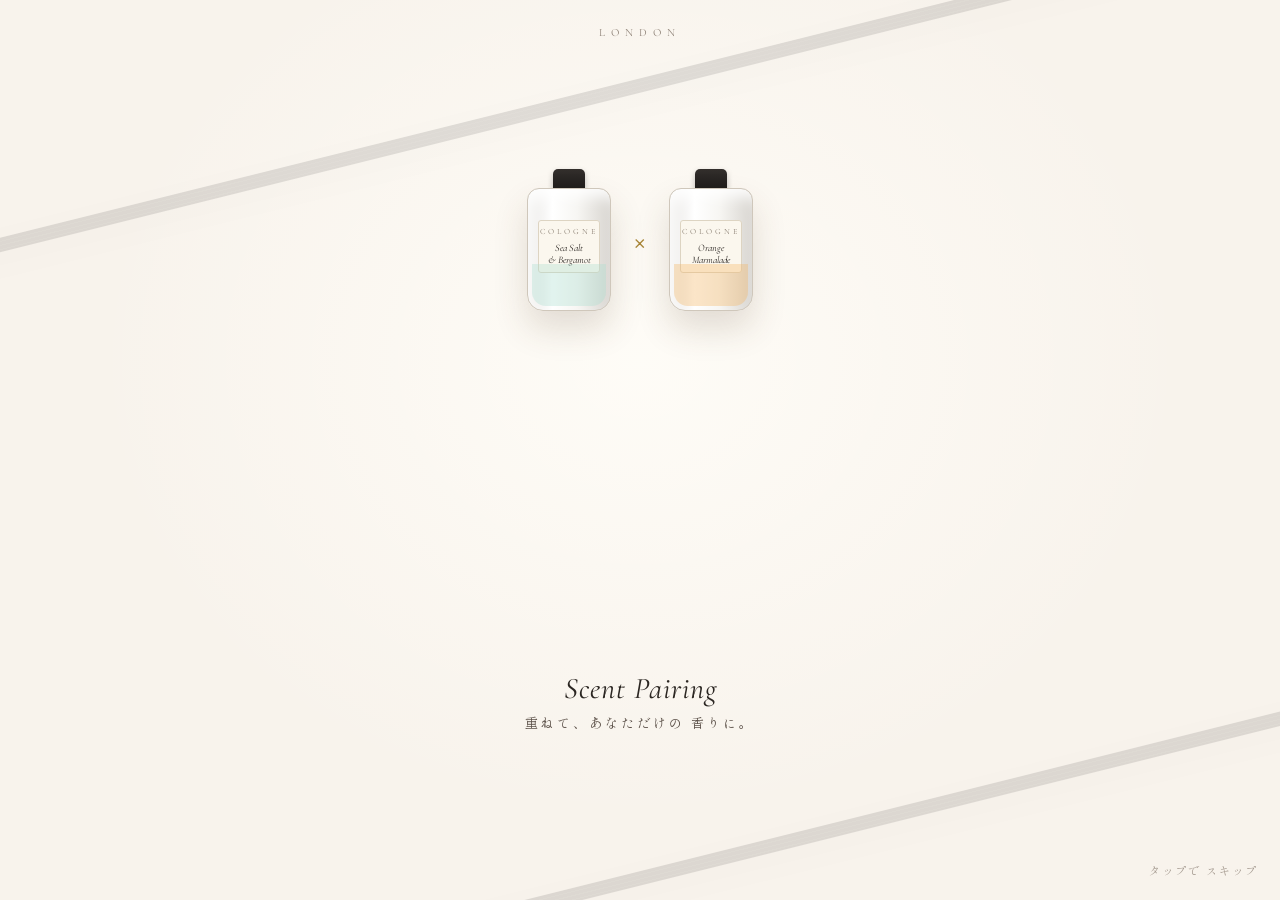
==== index.html @ 74b9de7b "feat: Gift Tower v0.3.4 — ジョー マローン ロンドン展示会用 積み上げゲーム 30秒でギフトを積み上げるアーケード。物理の重心判定、Perfect/Great/Good、バラ" ====
<!DOCTYPE html>
<html lang="ja">
<head>
<meta charset="utf-8">
<meta name="viewport" content="width=device-width,initial-scale=1,viewport-fit=cover,user-scalable=no,maximum-scale=1">
<title>Gift Tower</title>
<meta name="description" content="降りてくるギフトを30秒で積み上げる。ぴったり重なるとPerfect。こぼれたら、おしまい。">
<meta name="color-scheme" content="light">
<meta name="theme-color" content="#f8f3ec">
<meta name="mobile-web-app-capable" content="yes">
<meta name="apple-mobile-web-app-capable" content="yes">
<meta name="apple-mobile-web-app-status-bar-style" content="default">
<meta name="apple-mobile-web-app-title" content="Gift Tower">
<link rel="preconnect" href="https://fonts.googleapis.com">
<link rel="stylesheet" href="https://fonts.googleapis.com/css2?family=Cormorant+Garamond:ital,wght@0,400;0,500;0,600;1,400;1,500&family=Shippori+Mincho:wght@400;500;600;700&display=swap">
<link rel="stylesheet" href="./styles.css?v=0.3.0">
</head>
<body class="is-title">

<div id="app">
  <canvas id="bg" aria-hidden="true"></canvas>
  <div id="glow" aria-hidden="true"></div>

  <!-- 上部: 積んだ数・ブランド・残り時間 -->
  <header id="top">
    <div class="stat left"><b id="countNum">0</b><span>積んだ数</span></div>
    <div class="center"><div class="brandline" id="brandline">GIFT TOWER</div><div class="itemName" id="itemName"></div></div>
    <div class="stat right"><b id="timeNum">30</b><span>のこり秒</span></div>
  </header>

  <!-- 舞台 -->
  <main id="stage" aria-label="タップして落とす">
    <div id="world">
      <div id="base"><div class="tray"></div><div class="tag">for you</div></div>
      <div id="items"></div>
      <div id="topBow"><i></i><i></i><b></b></div>
    </div>
    <div id="guide"><i id="guideLine"></i><b id="guideShadow"></b></div>
    <div id="crane">
      <div id="ribbonLine"></div>
      <div id="hanging"></div>
    </div>
    <div id="perfectMeter"><i></i></div>
    <div id="whisper" aria-live="polite"><div id="whisperMain"></div><div id="whisperSub"></div></div>
    <div id="tapHint">タップで 落とす</div>
  </main>

  <!-- 下部: 残り時間の線と一言 -->
  <footer id="foot">
    <div class="balance" id="balance"><span class="bl">BALANCE</span><div class="track"><i class="lim l"></i><i class="lim r"></i><i class="mid"></i><b id="balanceDot"></b></div><span class="bl" id="balanceText">安定</span></div>
    <div class="time"><i id="timeFill"></i></div>
    <div class="note" id="footNote">ぴったり重ねると Perfect。重心が外れると こぼれる。</div>
  </footer>

  <!-- オープニング（6秒） -->
  <section id="ad" aria-label="オープニング">
    <div class="adRibbon"></div>
    <div class="adRibbon two"></div>
    <div class="adEyebrow"><span id="adBrandTop">LONDON</span></div>
    <div class="adScene scentScene" id="adScent">
      <div class="adBloom"><div class="wash"></div><svg viewBox="0 0 80 80" id="adBloomIcon"></svg></div>
      <div class="adBottle"><div class="cap"></div><div class="glass"><div class="label"><span class="small">COLOGNE</span><span class="name" id="adScentName">Sea Salt &amp; Bergamot</span></div><div class="liq" id="adLiq"></div></div><div class="shadow"></div></div>
      <div class="adCaption" id="adScentJa">海の塩と ベルガモット</div>
    </div>
    <div class="adScene pairScene" id="adPair">
      <div class="adBottle small a"><div class="cap"></div><div class="glass"><div class="label"><span class="small">COLOGNE</span><span class="name">Sea Salt<br>&amp; Bergamot</span></div><div class="liq" style="background:#a9dccf"></div></div></div>
      <div class="adX">×</div>
      <div class="adBottle small b"><div class="cap"></div><div class="glass"><div class="label"><span class="small">COLOGNE</span><span class="name">Orange<br>Marmalade</span></div><div class="liq" style="background:#f4b563"></div></div></div>
      <div class="adCaption pairCap"><span class="en">Scent Pairing</span><span class="ja">重ねて、あなただけの 香りに。</span></div>
    </div>
    <div class="adScene giftScene" id="adGift">
      <div class="adGiftBox"><div class="g gift"><span class="bow"><i></i></span></div></div>
      <div class="adBrand" id="adBrand">JO MALONE LONDON</div>
      <div class="adTag">a gift, for you</div>
    </div>
    <div class="adSkip" id="adSkip">タップで スキップ</div>
  </section>

  <!-- タイトル -->
  <section id="title">
    <div class="titleInner">
      <div class="eyebrow" id="titleBrand">SCENT PAIRING SALON</div>
      <h1><span class="en">Gift<br>Tower</span><span class="ja">ギフトを 積み上げて</span></h1>
      <p class="lead">リボンに 吊られて 降りてくる ギフトを、<br>30秒で どこまで 積み上げられるか。</p>
      <div class="howto">
        <div><b>1</b><span>揺れる ギフトを <em>タップで 落とす</em></span></div>
        <div><b>2</b><span>影の位置に 落ちる。中心が 合えば <em>Perfect</em></span></div>
        <div><b>3</b><span>重心が 台から 外れると <em>こぼれる</em>。バランス計を 見て</span></div>
      </div>
      <button id="startBtn" class="cta">はじめる</button>
      <div id="titleRank" class="rankBox paper"></div>
      <div class="foot">景品は どなたにも。高く 積むほど 素敵な ものを。</div>
    </div>
  </section>

  <!-- 結果 -->
  <section id="result">
    <div class="card paper">
      <div class="cardTop">
        <div class="eyebrow" id="rKicker">RESULT</div>
        <div class="stampRank" id="rBadge">S</div>
      </div>
      <div class="bigCount"><b id="rCount">0</b><span>個 積み上げた</span></div>
      <div class="rTitle" id="rTitle"></div>
      <div class="cardStats" id="rStats"></div><div class="cardTiers" id="rTiers"></div>
      <div class="cardDivider"></div>
      <div class="prize"><span class="eyebrow">PRIZE</span><b id="rPrize"></b><small>この画面を スタッフに お見せください</small></div>
      <div class="rankBox" id="resultRank"></div>
      <div class="cardBtns">
        <button id="againBtn" class="cta">もう一度</button>
        <button id="nextBtn" class="ghost">次の方へ</button>
      </div>
    </div>
  </section>
</div>

<script src="./game.js?v=0.3.0"></script>
</body>
</html>
---- styles.css ----
/* ============================================================
   Gift Tower — クリームの箱、黒いグログラン、少しの金、花びら。
   ============================================================ */
:root {
  --cream: #f8f3ec;
  --cream2: #f1e9dc;
  --paper: #fffdf8;
  --line: rgba(60, 40, 30, 0.1);
  --ink: #2b2622;
  --ink2: #5a4f47;
  --muted: #8f8378;
  --rose: #d69aa8;
  --rose2: #b8677a;
  --gold: #c9a961;
  --gold2: #a88536;
  --black: #1c1a19;
  --shadow: 0 14px 34px rgba(90, 60, 40, 0.12);
  --sat: env(safe-area-inset-top, 0px);
  --sab: env(safe-area-inset-bottom, 0px);
  --display: "Cormorant Garamond", "Times New Roman", Georgia, serif;
  --serif: "Shippori Mincho", "Hiragino Mincho ProN", "Yu Mincho", serif;
}

* { box-sizing: border-box; }
html, body { margin: 0; padding: 0; height: 100%; }
body {
  font-family: var(--serif);
  color: var(--ink);
  background: var(--cream);
  overflow: hidden;
  -webkit-user-select: none; user-select: none;
  -webkit-touch-callout: none;
  -webkit-text-size-adjust: 100%;
  touch-action: manipulation;
}
button { font-family: inherit; color: inherit; }
.eyebrow { font-family: var(--display); font-size: 11px; letter-spacing: 4px; color: var(--gold2); font-weight: 600; }
.paper { background: var(--paper); border: 1px solid var(--line); box-shadow: var(--shadow); }

#app {
  position: relative; width: 100%;
  height: 100vh; height: 100dvh;
  max-width: 560px; margin: 0 auto;
  display: grid; grid-template-rows: auto 1fr auto;
  padding: calc(var(--sat) + 12px) 0 calc(var(--sab) + 12px);
  overflow: hidden;
}
#bg { position: fixed; inset: 0; width: 100%; height: 100%; z-index: 0; pointer-events: none; }
#glow {
  position: fixed; inset: 0; z-index: 30; pointer-events: none; opacity: 0;
  background: radial-gradient(circle at 50% 55%, rgba(255,250,240,0.95) 0%, rgba(255,250,240,0.5) 35%, rgba(255,250,240,0) 70%);
}
#glow.on { animation: glow 0.8s ease-out; }
@keyframes glow { 0% { opacity: 0; } 25% { opacity: 1; } 100% { opacity: 0; } }

/* ---------------- 上部 ---------------- */
#top { position: relative; z-index: 2; display: grid; grid-template-columns: 1fr auto 1fr; align-items: center; padding: 0 20px; min-height: 48px; }
#top .center { display: flex; flex-direction: column; align-items: center; gap: 4px; max-width: 200px; }
.itemName { font-family: var(--serif); font-size: 10px; letter-spacing: 0.5px; color: var(--ink2); text-align: center; line-height: 1.3; min-height: 13px; }
.brandline { font-family: var(--display); font-size: 11px; letter-spacing: 3.5px; padding: 0 10px; color: var(--ink2); text-align: center; font-weight: 500; }
.stat { display: flex; flex-direction: column; line-height: 1; }
.stat.right { align-items: flex-end; }
.stat b { font-family: var(--display); font-size: 30px; font-weight: 500; color: var(--ink); font-variant-numeric: tabular-nums; }
.stat span { font-size: 10px; letter-spacing: 2px; color: var(--muted); margin-top: 3px; }
.stat b.pop { animation: statPop 0.35s; }
@keyframes statPop { 0% { transform: scale(1); } 40% { transform: scale(1.25); color: var(--gold2); } 100% { transform: scale(1); } }
.stat b.hurry { color: var(--rose2); }

/* ---------------- 舞台 ---------------- */
#stage { position: relative; z-index: 2; overflow: hidden; min-height: 0; cursor: pointer; }
#world { position: absolute; left: 0; right: 0; bottom: 0; top: 0; transition: transform 0.45s cubic-bezier(.3,.7,.3,1); transform-origin: 50% 100%; }
#world.sway { animation: sway 1.6s ease-in-out infinite alternate; }
@keyframes sway { from { rotate: -0.6deg; } to { rotate: 0.6deg; } }
#world.topple { transition: transform 1.1s cubic-bezier(.5,0,.9,.6); }

#base { position: absolute; left: 50%; bottom: 18px; transform: translateX(-50%); width: 200px; height: 34px; }
#base .tray {
  position: absolute; inset: 0;
  border-radius: 40px 40px 10px 10px / 18px 18px 10px 10px;
  background: linear-gradient(180deg, #fffdf8, #ece4d4);
  border: 1px solid #d9cfbd;
  box-shadow: inset 0 1px 0 #fff, 0 12px 26px rgba(90,60,40,0.14);
}
#base .tray::after { content: ""; position: absolute; left: 50%; top: 0; bottom: 0; width: 14px; transform: translateX(-50%); background: repeating-linear-gradient(180deg, #1c1a19 0 3px, #2f2c2a 3px 4px); opacity: 0.9; border-radius: 0 0 6px 6px; }
#base .tag { position: absolute; right: 12px; top: 8px; font-family: var(--display); font-style: italic; font-size: 10px; letter-spacing: 1px; color: var(--gold2); background: #fbf7ee; border: 1px solid var(--gold); padding: 1px 6px; border-radius: 2px; }

#items { position: absolute; inset: 0; }
.item { position: absolute; left: 0; top: 0; will-change: transform; }
.item.land { animation: land 0.35s cubic-bezier(.2,.8,.3,1.2); }
@keyframes land { 0% { transform: translate(var(--x), var(--y)) scale(1.04, 0.92); } 100% { transform: translate(var(--x), var(--y)) scale(1, 1); } }
.item.slide { transition: transform 0.95s cubic-bezier(.5,0,.9,.5), opacity 0.9s; opacity: 0; }
.item.perfectRing::after { content: ""; position: absolute; inset: -6px; border-radius: 8px; border: 2px solid var(--gold); animation: ring 0.9s ease-out forwards; pointer-events: none; }
.item.greatRing::after { content: ""; position: absolute; inset: -4px; border-radius: 6px; border: 1px solid rgba(168,133,54,0.6); animation: ring 0.7s ease-out forwards; pointer-events: none; }
@keyframes ring { 0% { opacity: 1; transform: scale(0.9); } 100% { opacity: 0; transform: scale(1.35); } }

/* 商品の見た目（クリーム・黒・金） */
.g { position: absolute; inset: 0; }
.g.box { border-radius: 4px; background: linear-gradient(180deg, #fffdf8 0%, #f4ede0 100%); border: 1px solid #d9cfbd; box-shadow: inset 0 1px 0 #fff, 0 6px 14px rgba(90,60,40,0.14); }
.g.box::before { content: ""; position: absolute; top: 0; bottom: 0; left: 50%; width: 22%; transform: translateX(-50%); background: repeating-linear-gradient(180deg, #1c1a19 0 3px, #2f2c2a 3px 4px); }
.g.box.wide::after { content: ""; position: absolute; left: 0; right: 0; top: 46%; height: 16%; background: repeating-linear-gradient(90deg, #1c1a19 0 3px, #2f2c2a 3px 4px); }
.g.box .tint { position: absolute; left: 3px; right: 3px; bottom: 3px; height: 22%; border-radius: 0 0 3px 3px; opacity: 0.35; }
.g.box.intense { background: linear-gradient(180deg, #3a3634, #1c1a19); border-color: #111; }
.g.box.intense::before { background: repeating-linear-gradient(180deg, #f3ecdd 0 3px, #e4dac6 3px 4px); }
.g.box.intense .lbl { color: #d9cfbd; }
.g.tube { border-radius: 6px 16px 16px 6px / 6px 50% 50% 6px; background: linear-gradient(180deg, #fffdf8, #ede5d6); border: 1px solid #d9cfbd; box-shadow: inset 0 1px 0 #fff, 0 6px 14px rgba(90,60,40,0.14); }
.g.tube::before { content: ""; position: absolute; left: 0; top: 18%; bottom: 18%; width: 14%; border-radius: 3px 0 0 3px; background: linear-gradient(#302d2b, #1c1a19); }
.g.tube .lbl { position: absolute; left: 24%; right: 8%; top: 22%; bottom: 22%; font-family: var(--display); font-size: 6.5px; letter-spacing: 0.5px; color: #7a6f63; display: flex; align-items: center; justify-content: center; white-space: nowrap; }
.g.pump { border-radius: 8px 8px 10px 10px; background: linear-gradient(90deg, #e4e6e6 0%, #ffffff 35%, #f4f5f4 65%, #d3d6d5 100%); border: 1px solid #cfc7bb; box-shadow: 0 6px 14px rgba(90,60,40,0.14); }
.g.pump::before { content: ""; position: absolute; left: 34%; width: 14%; top: -14px; height: 18px; background: linear-gradient(#302d2b, #1c1a19); border-radius: 2px 2px 0 0; }
.g.pump::after { content: ""; position: absolute; left: 34%; width: 44%; top: -14px; height: 5px; background: #1c1a19; border-radius: 2px; }
.g.pump .lbl { position: absolute; left: 14%; right: 14%; top: 30%; bottom: 18%; background: #fbf7ee; border: 1px solid #d9cfbd; border-radius: 2px; font-family: var(--display); font-size: 6.5px; letter-spacing: 0.5px; color: #7a6f63; display: flex; align-items: center; justify-content: center; text-align: center; }
.g.pump .liq { position: absolute; left: 3px; right: 3px; bottom: 3px; height: 42%; border-radius: 0 0 8px 8px; opacity: 0.4; }
.g.box .lbl { position: absolute; left: 4px; bottom: 4px; max-width: 37%; overflow: hidden; white-space: nowrap; font-family: var(--display); font-size: 7px; letter-spacing: 0.5px; color: #7a6f63; }
.g.candle { border-radius: 6px 6px 10px 10px; background: linear-gradient(90deg, #e9e4dc 0%, #fbf9f5 30%, #f3efe8 60%, #d9d3c9 100%); border: 1px solid #cfc7bb; box-shadow: inset 0 0 0 1px rgba(255,255,255,0.6), 0 6px 14px rgba(90,60,40,0.14); }
.g.candle::before { content: ""; position: absolute; left: -1px; right: -1px; top: 0; height: 22%; border-radius: 6px 6px 2px 2px; background: linear-gradient(#302d2b, #1c1a19); }
.g.candle .lbl { position: absolute; left: 14%; right: 14%; top: 36%; bottom: 14%; background: #fbf7ee; border: 1px solid #d9cfbd; border-radius: 2px; font-family: var(--display); font-size: 7px; letter-spacing: 1px; color: #7a6f63; display: flex; align-items: center; justify-content: center; text-align: center; }
.g.jar { border-radius: 12px 12px 14px 14px; background: linear-gradient(90deg, #f0ebe2, #fffdf8 40%, #f6f1e8 70%, #e4ded3); border: 1px solid #d9cfbd; box-shadow: 0 6px 14px rgba(90,60,40,0.14); }
.g.jar::before { content: ""; position: absolute; left: -1px; right: -1px; top: 0; height: 34%; border-radius: 12px 12px 2px 2px; background: linear-gradient(#302d2b, #1c1a19); }
.g.jar .lbl { position: absolute; left: 20%; right: 20%; top: 48%; bottom: 14%; background: #fbf7ee; border: 1px solid #d9cfbd; border-radius: 2px; font-family: var(--display); font-size: 7px; letter-spacing: 1px; color: #7a6f63; display: flex; align-items: center; justify-content: center; }
.g.bottle { border-radius: 8px 8px 10px 10px; background: linear-gradient(90deg, #e4e6e6 0%, #ffffff 35%, #f4f5f4 65%, #d3d6d5 100%); border: 1px solid #cfc7bb; box-shadow: 0 6px 14px rgba(90,60,40,0.14); }
.g.bottle::before { content: ""; position: absolute; left: 30%; right: 30%; top: -10px; height: 14px; border-radius: 3px 3px 1px 1px; background: linear-gradient(#302d2b, #1c1a19); }
.g.bottle .lbl { position: absolute; left: 16%; right: 16%; top: 30%; bottom: 16%; background: #fbf7ee; border: 1px solid #d9cfbd; border-radius: 2px; font-family: var(--display); font-size: 7px; letter-spacing: 1px; color: #7a6f63; display: flex; align-items: center; justify-content: center; text-align: center; }
.g.bottle .liq { position: absolute; left: 3px; right: 3px; bottom: 3px; height: 40%; border-radius: 0 0 8px 8px; opacity: 0.4; }
.g.gift { border-radius: 4px; background: linear-gradient(180deg, #fffdf8, #f2ebdd); border: 1px solid #d9cfbd; box-shadow: inset 0 1px 0 #fff, 0 8px 18px rgba(90,60,40,0.16); }
.g.gift::before { content: ""; position: absolute; top: 0; bottom: 0; left: 50%; width: 16%; transform: translateX(-50%); background: repeating-linear-gradient(180deg, #1c1a19 0 3px, #2f2c2a 3px 4px); }
.g.gift::after { content: ""; position: absolute; left: 0; right: 0; top: 42%; height: 18%; background: repeating-linear-gradient(90deg, #1c1a19 0 3px, #2f2c2a 3px 4px); }
.g.gift .bow { position: absolute; left: 50%; top: -12px; width: 40px; height: 22px; transform: translateX(-50%); }
.g.gift .bow::before, .g.gift .bow::after { content: ""; position: absolute; top: 4px; width: 17px; height: 14px; border-radius: 50% 50% 50% 50% / 60% 60% 40% 40%; background: #1c1a19; }
.g.gift .bow::before { left: 1px; transform: rotate(-20deg); }
.g.gift .bow::after { right: 1px; transform: rotate(20deg); }
.g.gift .bow i { position: absolute; left: 50%; top: 7px; width: 7px; height: 7px; transform: translateX(-50%); border-radius: 50%; background: #33302d; }

#topBow { position: absolute; left: 0; top: 0; width: 60px; height: 34px; transform: translate(-50%, -50%) scale(0); transition: transform 0.6s cubic-bezier(.2,.9,.3,1.4); pointer-events: none; }
#topBow.on { transform: translate(-50%, -50%) scale(1); }
#topBow i { position: absolute; top: 6px; width: 26px; height: 20px; border-radius: 50% 50% 50% 50% / 60% 60% 40% 40%; background: #1c1a19; }
#topBow i:first-child { left: 2px; transform: rotate(-22deg); }
#topBow i:nth-child(2) { right: 2px; transform: rotate(22deg); }
#topBow b { position: absolute; left: 50%; top: 10px; width: 10px; height: 10px; transform: translateX(-50%); border-radius: 50%; background: #33302d; }

/* 着地ガイド */
#guide { position: absolute; left: 0; top: 0; width: 0; height: 0; pointer-events: none; will-change: transform; }
#guide.off { display: none; }
#guideLine { position: absolute; left: -0.5px; top: 0; width: 1px; height: var(--len); background: repeating-linear-gradient(180deg, rgba(168,133,54,0.55) 0 4px, transparent 4px 9px); }
#guideShadow { position: absolute; left: 50%; top: var(--len); width: var(--w); height: 10px; transform: translate(-50%, -5px); border-radius: 50%; background: radial-gradient(ellipse at center, rgba(90,60,40,0.22), rgba(90,60,40,0) 70%); }
#guideShadow.tight { background: radial-gradient(ellipse at center, rgba(201,169,97,0.55), rgba(201,169,97,0) 70%); }

/* クレーン（吊りリボン） */
#crane { position: absolute; left: 0; top: 0; width: 0; height: 0; pointer-events: none; will-change: transform; }
#ribbonLine { position: absolute; left: -5px; top: -400px; width: 10px; height: 400px; background: repeating-linear-gradient(180deg, #1c1a19 0 3px, #2f2c2a 3px 4px); box-shadow: 0 0 0 1px rgba(255,255,255,0.6); }
#hanging { position: absolute; left: 0; top: 0; transform: translate(-50%, 0); }
#crane.dropped #ribbonLine { animation: recoil 0.5s ease-out; }
@keyframes recoil { 0% { transform: scaleY(1); } 40% { transform: scaleY(0.92); } 100% { transform: scaleY(1); } }
#crane.hidden { opacity: 0; }

#perfectMeter { position: absolute; left: 50%; bottom: 8px; width: 60px; height: 3px; transform: translateX(-50%); background: rgba(0,0,0,0.06); border-radius: 2px; overflow: hidden; opacity: 0; }
#tapHint { position: absolute; left: 0; right: 0; bottom: 66px; text-align: center; font-size: 12px; letter-spacing: 3px; color: var(--muted); animation: hint 1.4s ease-in-out infinite alternate; pointer-events: none; }
@keyframes hint { from { opacity: 0.4; } to { opacity: 1; } }
#tapHint.off { display: none; }

#whisper { position: absolute; left: 0; right: 0; top: 34%; z-index: 25; text-align: center; pointer-events: none; padding: 0 24px; }
#whisperMain { font-family: var(--display); font-style: italic; font-size: clamp(30px, 9vw, 44px); font-weight: 500; letter-spacing: 2px; color: var(--gold2); text-shadow: 0 0 16px var(--cream), 0 0 32px var(--cream); opacity: 0; }
#whisperMain.ja { font-family: var(--serif); font-style: normal; font-size: clamp(22px, 6.5vw, 30px); font-weight: 600; letter-spacing: 4px; color: var(--ink); }
#whisperSub { margin-top: 6px; font-family: var(--serif); font-size: 13px; letter-spacing: 2px; color: var(--ink2); text-shadow: 0 0 12px var(--cream), 0 0 24px var(--cream); opacity: 0; }
#whisper.on #whisperMain { animation: whisper 1.4s ease-out forwards; }
#whisper.on #whisperSub { animation: whisper 1.4s 0.08s ease-out forwards; }
#whisper.hold #whisperMain, #whisper.hold #whisperSub { animation-fill-mode: forwards; }
@keyframes whisper { 0% { opacity: 0; transform: translateY(8px) scale(0.96); } 18% { opacity: 1; transform: translateY(0) scale(1); } 75% { opacity: 1; } 100% { opacity: 0; transform: translateY(-6px); } }
#whisper.rose #whisperMain { color: var(--rose2); }

/* ---------------- 下部 ---------------- */
#foot { position: relative; z-index: 2; padding: 6px 20px 0; display: flex; flex-direction: column; gap: 8px; }
.balance { display: flex; align-items: center; gap: 10px; }
.balance .bl { font-family: var(--display); font-size: 10px; letter-spacing: 2.5px; color: var(--muted); white-space: nowrap; min-width: 44px; }
.balance .bl:last-child { text-align: right; font-family: var(--serif); letter-spacing: 1px; }
.balance .track { position: relative; flex: 1; height: 14px; }
.balance .track::before { content: ""; position: absolute; left: 0; right: 0; top: 50%; height: 1px; background: rgba(0,0,0,0.1); }
.balance .lim { position: absolute; top: 2px; bottom: 2px; width: 1px; background: rgba(184,103,122,0.5); }
.balance .lim.l { left: 8%; } .balance .lim.r { right: 8%; }
.balance .mid { position: absolute; left: 50%; top: 0; bottom: 0; width: 1px; background: rgba(168,133,54,0.6); }
.balance b { position: absolute; top: 50%; left: 50%; width: 9px; height: 9px; border-radius: 50%; transform: translate(-50%, -50%); background: var(--gold); box-shadow: 0 0 0 2px #fff, 0 2px 6px rgba(0,0,0,0.15); transition: left 0.35s cubic-bezier(.3,.7,.3,1), background 0.3s; }
.balance b.warn { background: var(--rose2); }
.balance.hot .bl:last-child { color: var(--rose2); }
#foot .time { height: 3px; background: rgba(0,0,0,0.07); border-radius: 2px; overflow: hidden; }
#foot .time i { display: block; height: 100%; width: 100%; background: linear-gradient(90deg, var(--gold), var(--rose)); transform-origin: left; }
#foot .note { text-align: center; font-size: 12px; letter-spacing: 1.5px; color: var(--muted); min-height: 16px; }

/* ---------------- タイトル・結果 ---------------- */
#title, #result { position: fixed; inset: 0; z-index: 40; display: none; align-items: center; justify-content: center; padding: calc(var(--sat) + 20px) 22px calc(var(--sab) + 20px); overflow-y: auto; }
body.is-title #title { display: flex; }
body.is-result #result { display: flex; }
body.is-title #stage, body.is-title #top, body.is-title #foot { visibility: hidden; }

.titleInner { width: 100%; max-width: 380px; text-align: center; }
h1 { margin: 14px 0 12px; display: flex; flex-direction: column; align-items: center; gap: 8px; }
h1 .en { font-family: var(--display); font-size: clamp(60px, 17vw, 84px); font-weight: 400; font-style: italic; line-height: 0.92; letter-spacing: 1px; color: var(--ink); text-wrap: balance; }
h1 .ja { font-size: 14px; letter-spacing: 6px; color: var(--gold2); font-weight: 600; margin-left: 6px; }
.lead { font-size: 15px; line-height: 1.9; color: var(--ink2); margin: 10px 0 18px; letter-spacing: 0.5px; }
.howto { display: flex; flex-direction: column; gap: 6px; margin: 0 auto 20px; max-width: 320px; }
.howto div { display: flex; align-items: center; gap: 12px; padding: 9px 14px; background: rgba(255,253,248,0.8); border: 1px solid var(--line); font-size: 14px; font-weight: 600; text-align: left; }
.howto b { width: 24px; height: 24px; border-radius: 50%; flex: 0 0 auto; display: flex; align-items: center; justify-content: center; font-family: var(--display); font-size: 14px; font-weight: 600; background: var(--black); color: var(--cream); }
.howto em { font-style: normal; color: var(--rose2); }
.cta {
  width: 100%; max-width: 320px; min-height: 56px; border: 0; border-radius: 2px;
  font-size: 16px; font-weight: 600; letter-spacing: 4px; color: var(--cream);
  background: var(--black); box-shadow: 0 12px 26px rgba(0,0,0,0.2);
  animation: ctaPulse 2.2s ease-in-out infinite; cursor: pointer;
}
.cta:active { transform: scale(0.98); }
@keyframes ctaPulse { 0%, 100% { transform: scale(1); } 50% { transform: scale(1.015); } }
.ghost { min-height: 46px; border: 1px solid rgba(0,0,0,0.3); border-radius: 2px; background: transparent; font-size: 13px; font-weight: 600; letter-spacing: 3px; color: var(--ink2); padding: 0 22px; cursor: pointer; }
.foot { margin-top: 16px; font-size: 11px; color: var(--muted); letter-spacing: 1px; }

.rankBox { margin: 14px auto 0; max-width: 320px; padding: 10px 14px; font-size: 13px; text-align: left; }
.rankBox:empty { display: none; }
.rankBox .rh { font-family: var(--display); font-size: 10px; font-weight: 600; letter-spacing: 3px; color: var(--gold2); margin-bottom: 6px; }
.rankBox .row { display: flex; justify-content: space-between; padding: 3px 0; font-weight: 600; font-variant-numeric: tabular-nums; }
.rankBox .row.me { color: var(--rose2); }
.rankBox .row span:first-child { color: var(--muted); font-family: var(--display); }

.card { width: 100%; max-width: 400px; padding: 20px 20px 18px; text-align: center; position: relative;
  background: linear-gradient(var(--paper), var(--paper)) padding-box, linear-gradient(135deg, var(--gold), var(--rose), var(--gold)) border-box; border: 1.5px solid transparent; }
.card::before { content: ""; position: absolute; inset: 6px; border: 1px solid rgba(201,169,97,0.35); pointer-events: none; }
.cardTop { display: flex; align-items: center; justify-content: center; gap: 12px; }
.stampRank { width: 34px; height: 34px; border-radius: 50%; display: flex; align-items: center; justify-content: center; font-family: var(--display); font-size: 20px; font-weight: 600; color: var(--cream); background: var(--gold2); box-shadow: 0 0 0 3px #fff, 0 0 0 4px var(--gold); }
.stampRank.A { background: var(--black); box-shadow: 0 0 0 3px #fff, 0 0 0 4px var(--black); }
.stampRank.C { background: #b8ae9d; box-shadow: 0 0 0 3px #fff, 0 0 0 4px #b8ae9d; }
.bigCount { margin: 10px 0 4px; display: flex; align-items: baseline; justify-content: center; gap: 8px; }
.bigCount b { font-family: var(--display); font-size: 72px; font-weight: 500; line-height: 1; color: var(--ink); font-variant-numeric: tabular-nums; }
.bigCount span { font-size: 13px; letter-spacing: 2px; color: var(--ink2); }
.rTitle { font-size: 20px; font-weight: 700; letter-spacing: 3px; color: var(--ink); margin-top: 6px; }
.cardStats { margin-top: 10px; display: flex; justify-content: center; gap: 18px; font-size: 12px; color: var(--muted); letter-spacing: 1px; }
.cardStats b { color: var(--ink); font-family: var(--display); font-size: 18px; font-weight: 600; }
.cardTiers { margin-top: 8px; display: flex; justify-content: center; gap: 14px; font-family: var(--display); font-size: 12px; letter-spacing: 1.5px; color: var(--muted); }
.cardTiers b { color: var(--gold2); font-weight: 600; }
.cardDivider { height: 1px; margin: 14px 10px 10px; background: linear-gradient(90deg, transparent, var(--gold), transparent); }
.prize { display: flex; flex-direction: column; gap: 3px; align-items: center; }
.prize b { font-size: 18px; font-weight: 700; color: var(--rose2); letter-spacing: 2px; }
.prize small { font-size: 11px; color: var(--ink2); letter-spacing: 1px; }
.cardBtns { margin-top: 16px; display: flex; flex-direction: column; gap: 10px; align-items: center; }

@media (prefers-reduced-motion: reduce) {
  *, *::before, *::after { animation-duration: 0.01ms !important; animation-iteration-count: 1 !important; transition-duration: 0.01ms !important; }
}

/* ---------------- オープニング ---------------- */
#ad { position: fixed; inset: 0; z-index: 60; display: none; overflow: hidden; background: var(--cream); cursor: pointer; }
body.is-ad #ad { display: block; }
body.is-ad #title { display: none; }
#ad.out { animation: adOut 0.6s ease forwards; }
@keyframes adOut { to { opacity: 0; } }
#ad::before { content: ""; position: absolute; inset: 0; background: radial-gradient(ellipse at 50% 40%, rgba(255,253,248,0.9), rgba(248,243,236,0) 60%); }
.adRibbon { position: absolute; left: -10%; top: 30%; width: 130%; height: 14px; transform: rotate(-14deg) scaleX(0); transform-origin: left center; background: repeating-linear-gradient(180deg, #1c1a19 0 3px, #2f2c2a 3px 4px); box-shadow: 0 8px 20px rgba(0,0,0,0.12); transition: transform 1.3s cubic-bezier(.6,0,.2,1); }
.adRibbon.two { top: 72%; transform: rotate(-14deg) scaleX(0); transform-origin: right center; transition-delay: 0.15s; }
#ad.s1 .adRibbon { transform: rotate(-14deg) scaleX(1); }
#ad.s2 .adRibbon { opacity: 0.12; transition: transform 1.3s, opacity 0.8s; }
.adEyebrow { position: absolute; left: 0; right: 0; top: calc(var(--sat) + 26px); text-align: center; font-family: var(--display); font-size: 11px; letter-spacing: 6px; color: var(--muted); opacity: 0; transition: opacity 0.8s; }
#ad.s1 .adEyebrow { opacity: 1; }
.adScene { position: absolute; inset: 0; display: flex; flex-direction: column; align-items: center; justify-content: center; gap: 18px; opacity: 0; pointer-events: none; transition: opacity 0.7s ease; }
.adScene.on { opacity: 1; }
.adScene.off { opacity: 0; transition: opacity 0.5s ease; }

.adBloom { position: absolute; width: 260px; height: 260px; display: flex; align-items: center; justify-content: center; transform: translateY(-40px) scale(0.7); opacity: 0; transition: opacity 0.9s, transform 1.4s cubic-bezier(.2,.8,.3,1); }
.scentScene.on .adBloom { opacity: 1; transform: translateY(-40px) scale(1); }
.adBloom .wash { position: absolute; inset: 0; border-radius: 50%; background: radial-gradient(circle at 45% 40%, #fff 0%, var(--c) 45%, transparent 72%); opacity: 0.85; transition: background 0.6s; animation: wash 3s ease-in-out infinite alternate; }
@keyframes wash { from { transform: scale(0.96); } to { transform: scale(1.05); } }
.adBloom svg { width: 150px; height: 150px; position: relative; opacity: 0.55; filter: blur(0.3px); transition: opacity 0.4s; }
.adBloom svg.swap { opacity: 0; }

.adBottle { position: relative; width: 112px; height: 190px; transform: translateY(46px); opacity: 0; transition: transform 1.2s cubic-bezier(.2,.8,.3,1), opacity 0.8s; }
.scentScene.on .adBottle { transform: translateY(0); opacity: 1; }
.adBottle .cap { position: absolute; left: 50%; top: 0; width: 44px; height: 30px; transform: translateX(-50%); border-radius: 5px 5px 2px 2px; background: linear-gradient(#332f2c, #1c1a19); box-shadow: 0 3px 6px rgba(0,0,0,0.25); }
.adBottle .glass { position: absolute; left: 0; right: 0; top: 26px; bottom: 0; border-radius: 12px 12px 16px 16px; background: linear-gradient(90deg, #e7e5e2 0%, #ffffff 30%, #f7f6f3 60%, #d8d5d0 100%); border: 1px solid #cfc7bb; box-shadow: inset 6px 8px 14px rgba(255,255,255,0.9), 0 18px 34px rgba(90,60,40,0.16); overflow: hidden; }
.adBottle .label { position: absolute; left: 12%; right: 12%; top: 26%; height: 44%; background: #fbf7ee; border: 1px solid #ddd4c2; border-radius: 3px; display: flex; flex-direction: column; align-items: center; justify-content: center; gap: 6px; padding: 6px; text-align: center; }
.adBottle .label .small { font-family: var(--display); font-size: 8px; letter-spacing: 3px; color: #8a7f72; }
.adBottle .label .name { font-family: var(--display); font-style: italic; font-size: 13px; line-height: 1.2; color: var(--ink); transition: opacity 0.35s; }
.adBottle .label .name.swap { opacity: 0; }
.adBottle .liq { position: absolute; left: 4px; right: 4px; bottom: 4px; height: 34%; border-radius: 0 0 14px 14px; opacity: 0.35; transition: background 0.6s; }
.adBottle .shadow { position: absolute; left: 10%; right: 10%; bottom: -14px; height: 14px; border-radius: 50%; background: radial-gradient(ellipse, rgba(90,60,40,0.22), rgba(90,60,40,0) 70%); }
.adCaption { font-family: var(--serif); font-size: 15px; letter-spacing: 4px; color: var(--ink2); opacity: 0; transform: translateY(6px); transition: opacity 0.6s, transform 0.8s; }
.adScene.on .adCaption { opacity: 1; transform: translateY(0); }

.pairScene { flex-direction: row; gap: 22px; flex-wrap: wrap; }
.adBottle.small { width: 84px; height: 142px; opacity: 0; }
.adBottle.small .cap { width: 32px; height: 22px; }
.adBottle.small .glass { top: 19px; }
.adBottle.small .label .name { font-size: 10px; }
.adBottle.small.a { transform: translateX(-40px); }
.adBottle.small.b { transform: translateX(40px); }
.pairScene.on .adBottle.small { opacity: 1; transform: translateX(0); }
.adX { font-family: var(--display); font-style: italic; font-size: 34px; color: var(--gold2); opacity: 0; transform: scale(0.5); transition: opacity 0.5s 0.5s, transform 0.7s 0.5s cubic-bezier(.2,.9,.3,1.4); }
.pairScene.on .adX { opacity: 1; transform: scale(1); }
.pairCap { width: 100%; text-align: center; display: flex; flex-direction: column; gap: 6px; transition-delay: 0.8s; }
.pairCap .en { font-family: var(--display); font-style: italic; font-size: 30px; letter-spacing: 1px; color: var(--ink); }
.pairCap .ja { font-size: 13px; letter-spacing: 3px; color: var(--ink2); }

.giftScene { gap: 22px; }
.adGiftBox { position: relative; width: 190px; height: 92px; transform: scale(0.6); opacity: 0; transition: transform 1s cubic-bezier(.2,.9,.3,1.3), opacity 0.6s; }
.giftScene.on .adGiftBox { transform: scale(1); opacity: 1; }
.adGiftBox .g.gift .bow { width: 66px; height: 36px; top: -20px; }
.adGiftBox .g.gift .bow::before, .adGiftBox .g.gift .bow::after { width: 28px; height: 22px; top: 6px; }
.adGiftBox .g.gift .bow i { width: 11px; height: 11px; top: 11px; }
.adBrand { font-family: var(--display); font-size: clamp(22px, 6.5vw, 30px); font-weight: 500; letter-spacing: 9px; color: var(--ink); opacity: 0; transform: translateY(8px); transition: opacity 0.9s 0.3s, transform 1s 0.3s; text-align: center; padding-left: 9px; }
.giftScene.on .adBrand { opacity: 1; transform: translateY(0); }
.adTag { font-family: var(--display); font-style: italic; font-size: 14px; letter-spacing: 3px; color: var(--gold2); opacity: 0; transition: opacity 0.8s 0.7s; }
.giftScene.on .adTag { opacity: 1; }
.adSkip { position: absolute; right: 22px; bottom: calc(var(--sab) + 22px); font-family: var(--serif); font-size: 11px; letter-spacing: 2px; color: var(--muted); opacity: 0; transition: opacity 0.6s; }
#ad.s1 .adSkip { opacity: 0.8; }

/* 公式素材が支給されたときの写真パネル */
.adPhoto { position: absolute; inset: 0; width: 100%; height: 100%; object-fit: cover; animation: kenburns 8s ease-out forwards; }
@keyframes kenburns { from { transform: scale(1.04); } to { transform: scale(1.14); } }
.adScene.hasPhoto::after { content: ""; position: absolute; left: 0; right: 0; bottom: 0; height: 45%; background: linear-gradient(180deg, rgba(248,243,236,0), rgba(248,243,236,0.92)); }
.adScene.hasPhoto .adBottle, .adScene.hasPhoto .adBloom, .adScene.hasPhoto .adX, .adScene.hasPhoto .adGiftBox { display: none; }
.adScene.hasPhoto .adCaption, .adScene.hasPhoto .adBrand, .adScene.hasPhoto .adTag { position: relative; z-index: 1; margin-top: auto; }
.adScene.hasPhoto { justify-content: flex-end; padding-bottom: calc(var(--sab) + 90px); }
.adBrand img { height: 34px; width: auto; display: block; }
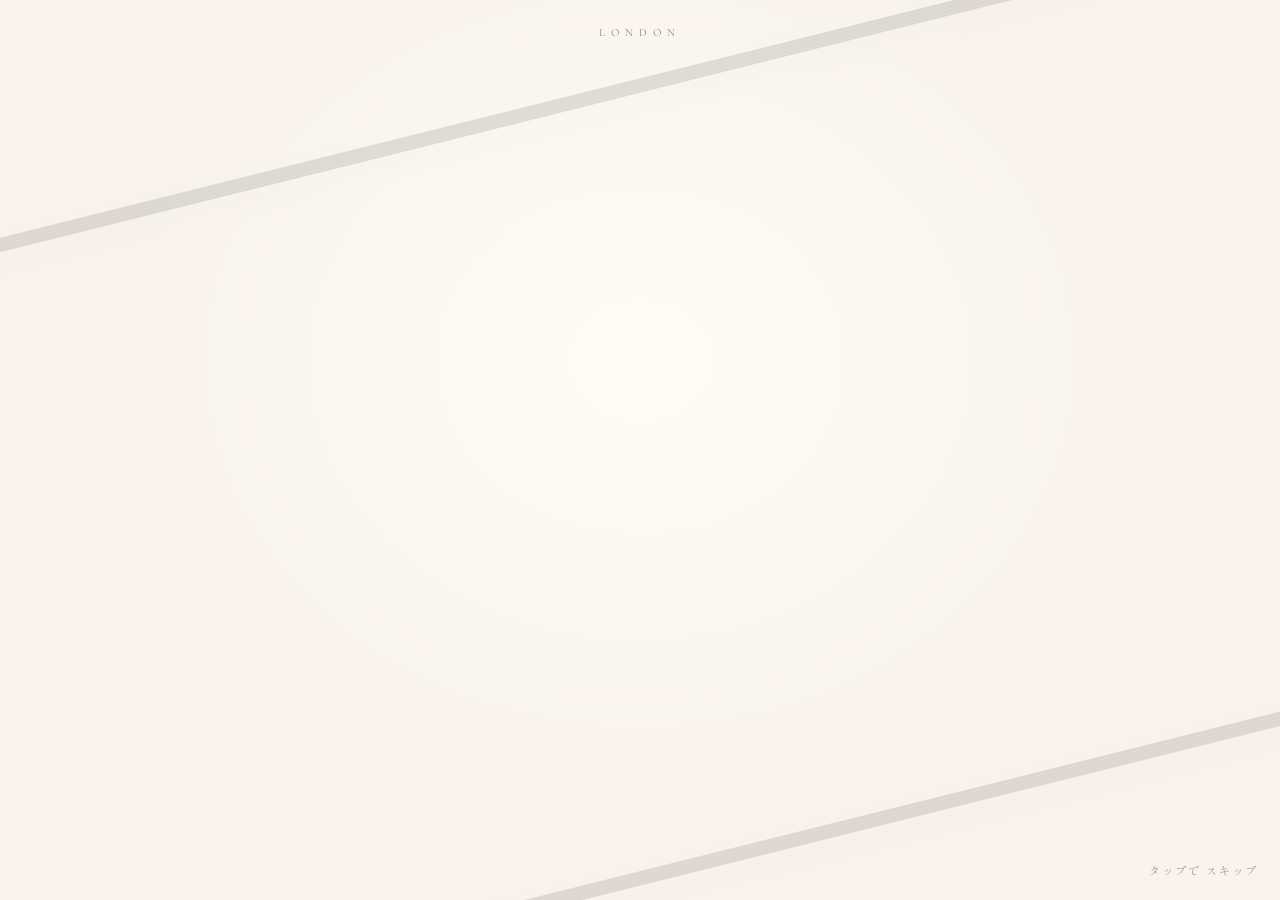
==== commit 3766dbf6: "feat: アプリアイコンを追加（クリームの箱・黒いグログラン・蝶結び・金のタグ） Co-Authored-By: Claude Fable 5.1 <noreply@anthropic.com>" ====
--- a/index.html
+++ b/index.html
@@ -11,6 +11,11 @@
 <meta name="apple-mobile-web-app-capable" content="yes">
 <meta name="apple-mobile-web-app-status-bar-style" content="default">
 <meta name="apple-mobile-web-app-title" content="Gift Tower">
+<link rel="manifest" href="./manifest.webmanifest">
+<link rel="apple-touch-icon" href="./icons/icon-180.png">
+<link rel="icon" type="image/png" sizes="32x32" href="./icons/favicon-32.png">
+<link rel="icon" type="image/png" sizes="192x192" href="./icons/icon-192.png">
+<link rel="icon" type="image/svg+xml" href="./icons/icon.svg">
 <link rel="preconnect" href="https://fonts.googleapis.com">
 <link rel="stylesheet" href="https://fonts.googleapis.com/css2?family=Cormorant+Garamond:ital,wght@0,400;0,500;0,600;1,400;1,500&family=Shippori+Mincho:wght@400;500;600;700&display=swap">
 <link rel="stylesheet" href="./styles.css?v=0.3.0">
